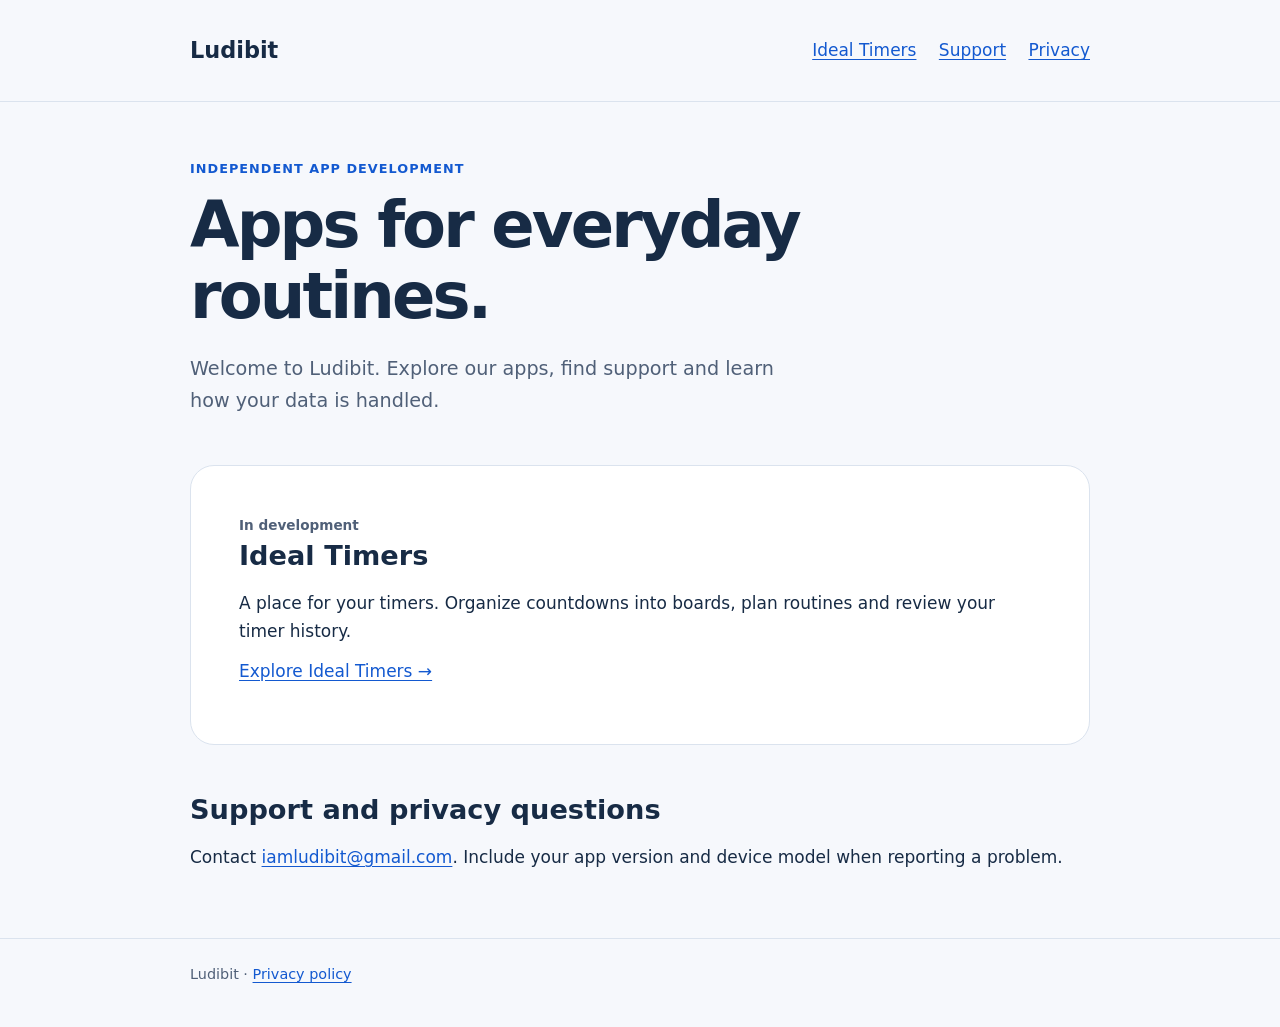
==== index.html @ 1cfe207f "feat(web): add styled Ideal Timers privacy policy" ====
<!doctype html>
<html lang="en">
<head>
  <meta charset="utf-8">
  <meta name="viewport" content="width=device-width,initial-scale=1">
  <meta name="description" content="Ludibit develops apps for everyday routines. Explore Ideal Timers and find support and privacy information.">
  <title>Ludibit — Apps for everyday routines</title>
  <link rel="stylesheet" href="styles.css">
</head>
<body>
  <header><nav class="wrap" aria-label="Main navigation">
    <a class="brand" href="./" aria-current="page">Ludibit</a>
    <div class="links"><a href="ideal_timers/">Ideal Timers</a><a href="#support">Support</a><a href="ideal_timers/privacy-policy/">Privacy</a></div>
  </nav></header>
  <main class="wrap">
    <div class="eyebrow">Independent app development</div>
    <h1>Apps for everyday routines.</h1>
    <p class="intro">Welcome to Ludibit. Explore our apps, find support and learn how your data is handled.</p>
    <article id="ideal-timers" aria-labelledby="app-title">
      <div class="status">In development</div>
      <h2 id="app-title">Ideal Timers</h2>
      <p>A place for your timers. Organize countdowns into boards, plan routines and review your timer history.</p>
      <p><a href="ideal_timers/">Explore Ideal Timers →</a></p>
    </article>
    <section id="support" aria-labelledby="support-title">
      <h2 id="support-title">Support and privacy questions</h2>
      <p>Contact <a href="mailto:iamludibit@gmail.com">iamludibit@gmail.com</a>. Include your app version and device model when reporting a problem.</p>
    </section>
  </main>
  <footer><div class="wrap">Ludibit · <a href="ideal_timers/privacy-policy/">Privacy policy</a></div></footer>
</body>
</html>
---- styles.css ----
:root { color-scheme: light dark; --bg:#f6f8fc; --card:#fff; --ink:#172b45; --muted:#506078; --line:#dbe3ee; --accent:#1359d0; }
* { box-sizing:border-box; }
body { margin:0; background:var(--bg); color:var(--ink); font:17px/1.65 system-ui,sans-serif; }
a { color:var(--accent); text-underline-offset:.2em; }
a:focus-visible { outline:3px solid var(--accent); outline-offset:5px; }
.wrap { width:min(100% - 2.5rem,900px); margin:auto; }
header { padding:2rem 0; border-bottom:1px solid var(--line); }
nav { display:flex; align-items:center; justify-content:space-between; gap:1rem; flex-wrap:wrap; }
.brand { color:var(--ink); font-weight:800; text-decoration:none; font-size:1.4rem; }
.links { display:flex; flex-wrap:wrap; gap:1.4rem; }
main { padding:3.5rem 0; }
.eyebrow { color:var(--accent); font-weight:700; letter-spacing:.08em; text-transform:uppercase; font-size:.8rem; }
h1 { font-size:clamp(2.4rem,7vw,4rem); line-height:1.1; letter-spacing:-.045em; margin:.7rem 0 1.4rem; }
.intro { font-size:1.2rem; max-width:600px; color:var(--muted); }
article { background:var(--card); border:1px solid var(--line); border-radius:1.5rem; padding:clamp(1.4rem,5vw,3rem); margin:3rem 0; }
h2 { margin:.2rem 0 1rem; font-size:1.7rem; line-height:1.25; }
.status { font-size:.85rem; font-weight:600; color:var(--muted); }
.features { display:grid; grid-template-columns:repeat(auto-fit,minmax(min(100%,230px),1fr)); gap:1.5rem; padding:1rem 0; }
h3 { margin:0 0 .35rem; font-size:1rem; }
p { margin:.7rem 0; }
.features p, .note { color:var(--muted); }
footer { padding:1.5rem 0 2.5rem; border-top:1px solid var(--line); font-size:.9rem; color:var(--muted); }
.policy-width { max-width:760px; }
.policy { overflow-wrap:anywhere; }
.policy h1 { font-size:clamp(2rem,7vw,3rem); }
.policy h2 { margin-top:2.2em; font-size:1.4rem; }
.policy h3 { margin-top:1.8em; }
.policy li { margin:.5em 0; }
.policy ul { padding-left:1.4em; }
.policy h2, .policy h3 { scroll-margin-top:24px; }
@media print {
  body { background:white; color:black; }
  header, footer { display:none; }
  .policy { width:100%; max-width:none; padding:0; }
  .policy a { color:inherit; }
  .policy h2, .policy h3 { break-after:avoid; }
}
@media(prefers-color-scheme:dark) { :root { --bg:#0e1727; --card:#152238; --ink:#edf2fc; --muted:#b6c5dc; --line:#30435f; --accent:#9bbfff; } }
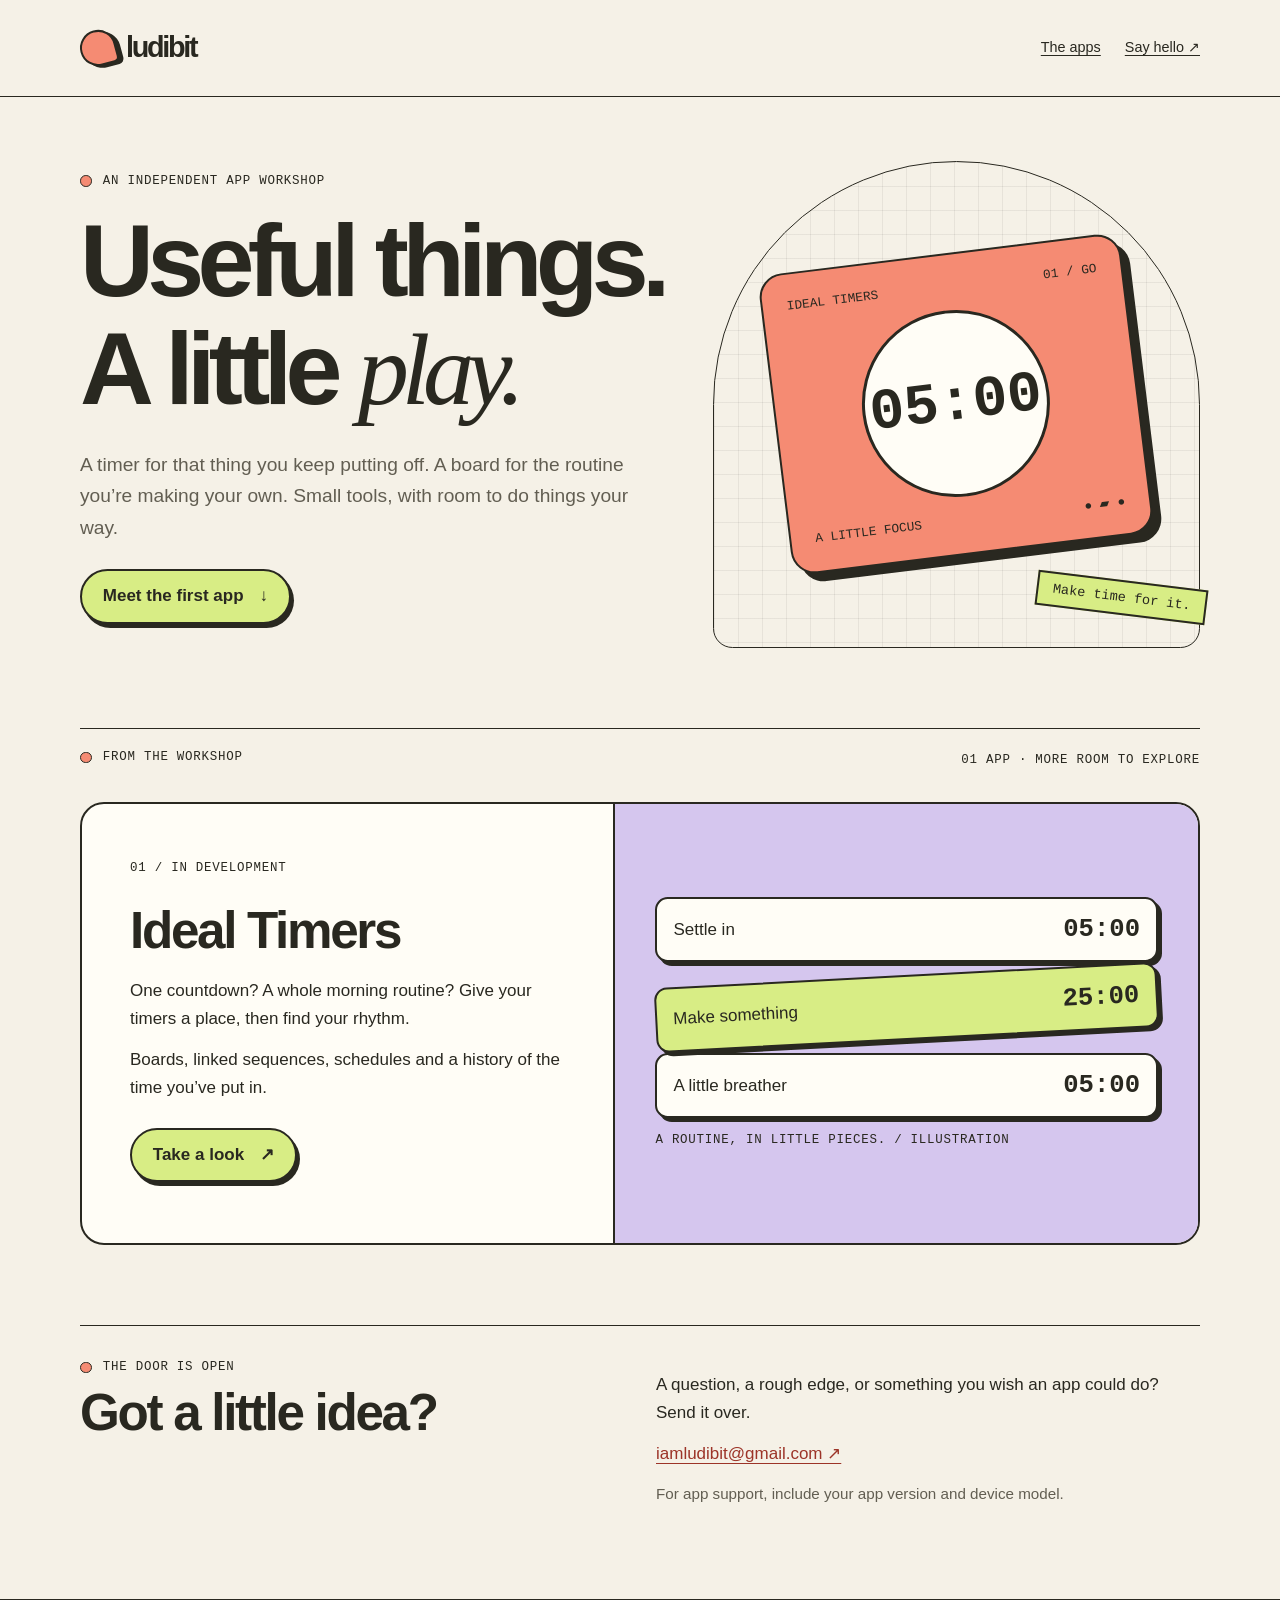
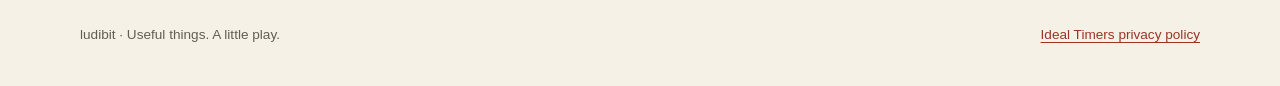
==== commit cf6a0199: "feat(web): give Ludibit a playful workshop identity" ====
--- a/index.html
+++ b/index.html
@@ -3,30 +3,40 @@
 <head>
   <meta charset="utf-8">
   <meta name="viewport" content="width=device-width,initial-scale=1">
-  <meta name="description" content="Ludibit develops apps for everyday routines. Explore Ideal Timers and find support and privacy information.">
-  <title>Ludibit — Apps for everyday routines</title>
+  <meta name="description" content="Ludibit is an independent app workshop. Explore Ideal Timers, a home for your countdowns and routines.">
+  <title>Ludibit — A little room to play</title>
   <link rel="stylesheet" href="styles.css">
 </head>
 <body>
   <header><nav class="wrap" aria-label="Main navigation">
-    <a class="brand" href="./" aria-current="page">Ludibit</a>
-    <div class="links"><a href="ideal_timers/">Ideal Timers</a><a href="#support">Support</a><a href="ideal_timers/privacy-policy/">Privacy</a></div>
+    <a class="brand" href="./" aria-current="page">ludibit</a>
+    <div class="links"><a href="#apps">The apps</a><a href="#support">Say hello ↗</a></div>
   </nav></header>
   <main class="wrap">
-    <div class="eyebrow">Independent app development</div>
-    <h1>Apps for everyday routines.</h1>
-    <p class="intro">Welcome to Ludibit. Explore our apps, find support and learn how your data is handled.</p>
-    <article id="ideal-timers" aria-labelledby="app-title">
-      <div class="status">In development</div>
-      <h2 id="app-title">Ideal Timers</h2>
-      <p>A place for your timers. Organize countdowns into boards, plan routines and review your timer history.</p>
-      <p><a href="ideal_timers/">Explore Ideal Timers →</a></p>
+    <section class="hero" aria-labelledby="intro-title">
+      <div>
+        <div class="eyebrow">An independent app workshop</div>
+        <h1 id="intro-title">Useful things.<br>A little <em>play.</em></h1>
+        <p class="intro">A timer for that thing you keep putting off. A board for the routine you’re making your own. Small tools, with room to do things your way.</p>
+        <a class="button" href="#apps">Meet the first app <span aria-hidden="true">↓</span></a>
+      </div>
+      <div class="workshop" aria-hidden="true">
+        <div class="instrument"><div class="instrument-label"><span>IDEAL TIMERS</span><span>01 / GO</span></div><div class="instrument-face">05:00</div><div class="instrument-label"><span>A LITTLE FOCUS</span><span>● ▰ ●</span></div></div>
+        <span class="sticker">Make time for it.</span>
+      </div>
+    </section>
+    <div class="section-head" id="apps"><span class="eyebrow">From the workshop</span><span class="caption">01 app · More room to explore</span></div>
+    <article class="app-feature" aria-labelledby="app-title">
+      <div class="app-copy"><span class="status">01 / In development</span><h2 id="app-title">Ideal Timers</h2><p>One countdown? A whole morning routine? Give your timers a place, then find your rhythm.</p><p>Boards, linked sequences, schedules and a history of the time you’ve put in.</p><a class="button" href="ideal_timers/">Take a look <span aria-hidden="true">↗</span></a></div>
+      <div class="app-art" aria-label="Illustrative timer board">
+        <div class="mini-timer"><span>Settle in</span><strong>05:00</strong></div>
+        <div class="mini-timer"><span>Make something</span><strong>25:00</strong></div>
+        <div class="mini-timer"><span>A little breather</span><strong>05:00</strong></div>
+        <span class="caption">A routine, in little pieces. / Illustration</span>
+      </div>
     </article>
-    <section id="support" aria-labelledby="support-title">
-      <h2 id="support-title">Support and privacy questions</h2>
-      <p>Contact <a href="mailto:iamludibit@gmail.com">iamludibit@gmail.com</a>. Include your app version and device model when reporting a problem.</p>
-    </section>
+    <section class="contact" id="support" aria-labelledby="contact-title"><div><div class="eyebrow">The door is open</div><h2 id="contact-title">Got a little idea?</h2></div><div><p>A question, a rough edge, or something you wish an app could do? Send it over.</p><p><a href="mailto:iamludibit@gmail.com">iamludibit@gmail.com ↗</a></p><p class="note">For app support, include your app version and device model.</p></div></section>
   </main>
-  <footer><div class="wrap">Ludibit · <a href="ideal_timers/privacy-policy/">Privacy policy</a></div></footer>
+  <footer><div class="wrap footer-row"><span>ludibit · Useful things. A little play.</span><a href="ideal_timers/privacy-policy/">Ideal Timers privacy policy</a></div></footer>
 </body>
 </html>
--- a/styles.css
+++ b/styles.css
@@ -1,38 +1,97 @@
-:root { color-scheme: light dark; --bg:#f6f8fc; --card:#fff; --ink:#172b45; --muted:#506078; --line:#dbe3ee; --accent:#1359d0; }
+/* Ludibit: paper, ink and little useful instruments. Shared by every page. */
+:root { color-scheme:light dark; --bg:#f5f1e7; --card:#fffdf6; --ink:#292820; --muted:#625e52; --line:#292820; --accent:#9c3428; --coral:#f58b73; --lime:#d8ed85; --lavender:#d5c6ee; --grid:#29282012; }
 * { box-sizing:border-box; }
-body { margin:0; background:var(--bg); color:var(--ink); font:17px/1.65 system-ui,sans-serif; }
-a { color:var(--accent); text-underline-offset:.2em; }
-a:focus-visible { outline:3px solid var(--accent); outline-offset:5px; }
-.wrap { width:min(100% - 2.5rem,900px); margin:auto; }
-header { padding:2rem 0; border-bottom:1px solid var(--line); }
+[hidden] { display:none !important; }
+body { margin:0; background:var(--bg); color:var(--ink); font:17px/1.65 'Trebuchet MS',sans-serif; }
+a { color:var(--accent); text-underline-offset:.22em; }
+a:hover { text-decoration-thickness:2px; }
+a:focus-visible, button:focus-visible { outline:3px solid var(--accent); outline-offset:5px; }
+button, input { font:inherit; }
+button { cursor:pointer; }
+.wrap { width:min(100% - 3rem,1120px); margin-inline:auto; }
+header { padding:1.5rem 0; border-bottom:1px solid var(--line); }
 nav { display:flex; align-items:center; justify-content:space-between; gap:1rem; flex-wrap:wrap; }
-.brand { color:var(--ink); font-weight:800; text-decoration:none; font-size:1.4rem; }
-.links { display:flex; flex-wrap:wrap; gap:1.4rem; }
-main { padding:3.5rem 0; }
-.eyebrow { color:var(--accent); font-weight:700; letter-spacing:.08em; text-transform:uppercase; font-size:.8rem; }
-h1 { font-size:clamp(2.4rem,7vw,4rem); line-height:1.1; letter-spacing:-.045em; margin:.7rem 0 1.4rem; }
-.intro { font-size:1.2rem; max-width:600px; color:var(--muted); }
-article { background:var(--card); border:1px solid var(--line); border-radius:1.5rem; padding:clamp(1.4rem,5vw,3rem); margin:3rem 0; }
-h2 { margin:.2rem 0 1rem; font-size:1.7rem; line-height:1.25; }
-.status { font-size:.85rem; font-weight:600; color:var(--muted); }
-.features { display:grid; grid-template-columns:repeat(auto-fit,minmax(min(100%,230px),1fr)); gap:1.5rem; padding:1rem 0; }
-h3 { margin:0 0 .35rem; font-size:1rem; }
-p { margin:.7rem 0; }
-.features p, .note { color:var(--muted); }
-footer { padding:1.5rem 0 2.5rem; border-top:1px solid var(--line); font-size:.9rem; color:var(--muted); }
+.brand { display:inline-flex; align-items:center; gap:.65rem; color:var(--ink); font-weight:900; text-decoration:none; font-size:1.8rem; letter-spacing:-.08em; }
+.brand::before { content:''; width:1.1em; height:1.1em; display:block; background:var(--coral); border:2px solid var(--ink); border-radius:50% 50% 15% 50%; box-shadow:4px 3px 0 var(--ink); transform:rotate(-15deg); }
+.links { display:flex; flex-wrap:wrap; gap:.6rem 1.5rem; font-size:.9rem; }
+.links a { color:var(--ink); }
+.links [aria-current=page] { text-decoration-thickness:3px; }
+main { padding:4rem 0; }
+h1,h2,h3 { line-height:1.06; }
+h1 { font-size:clamp(3rem,8vw,6.5rem); font-weight:900; letter-spacing:-.065em; margin:1rem 0 1.5rem; }
+h2 { font-size:clamp(2rem,4vw,3.2rem); letter-spacing:-.045em; margin:.6rem 0 1.2rem; }
+h3 { font-size:1.25rem; letter-spacing:-.025em; margin:.5rem 0; }
+p { margin:.8rem 0; }
+.eyebrow,.status,.index,.caption { font: .78rem/1.5 'Courier New',monospace; letter-spacing:.06em; text-transform:uppercase; }
+.eyebrow { display:flex; align-items:center; gap:.7rem; }
+.eyebrow::before { content:''; width:.6rem; height:.6rem; background:var(--coral); border:1px solid var(--ink); border-radius:50%; }
+.intro { font-size:1.2rem; max-width:36rem; color:var(--muted); }
+.hero { display:grid; grid-template-columns:1.2fr 1fr; align-items:center; gap:3rem; padding-bottom:5rem; }
+.hero h1 em { font-family:Georgia,serif; font-weight:400; letter-spacing:-.07em; }
+.button { display:inline-flex; align-items:center; justify-content:center; gap:1rem; border:2px solid var(--ink); border-radius:99px; padding:.7rem 1.3rem; background:var(--lime); color:var(--ink); font-weight:700; text-decoration:none; box-shadow:3px 4px 0 var(--ink); margin:.8rem .3rem .8rem 0; }
+.button:hover { transform:translateY(-2px); }
+.workshop { position:relative; aspect-ratio:1; display:grid; place-items:center; background-image:linear-gradient(var(--grid) 1px,transparent 1px),linear-gradient(90deg,var(--grid) 1px,transparent 1px); background-size:24px 24px; border:1px solid var(--line); border-radius:50% 50% 4% 4%; }
+.workshop .instrument { width:75%; background:var(--coral); border:2px solid var(--ink); border-radius:1.5rem; padding:1.5rem; box-shadow:8px 9px 0 var(--ink); transform:rotate(-7deg); }
+.instrument-face { width:60%; margin:1rem auto; aspect-ratio:1; border:3px solid var(--ink); border-radius:50%; display:grid; place-items:center; font:bold clamp(2rem,5vw,3.6rem)/1 'Courier New',monospace; background:var(--card); }
+.instrument-label { display:flex; justify-content:space-between; font: .8rem 'Courier New',monospace; }
+.sticker { position:absolute; bottom:2rem; right:-.5rem; padding:.5rem .9rem; border:2px solid var(--ink); background:var(--lime); transform:rotate(7deg); font: .85rem 'Courier New',monospace; }
+.section-head { display:flex; align-items:baseline; justify-content:space-between; flex-wrap:wrap; gap:1rem; border-top:1px solid var(--line); padding-top:1.2rem; }
+.app-feature { display:grid; grid-template-columns:1fr 1.1fr; margin:2rem 0 5rem; border:2px solid var(--ink); border-radius:1.5rem; background:var(--card); overflow:hidden; }
+.app-copy { padding:clamp(1.5rem,4vw,3rem); }
+.app-copy h2 { margin-top:1.5rem; }
+.app-art { display:grid; align-content:center; gap:.8rem; background:var(--lavender); padding:2.5rem; border-left:2px solid var(--ink); color:#292820; }
+.mini-timer { display:flex; justify-content:space-between; gap:1rem; align-items:center; padding:1rem; border:2px solid #292820; border-radius:.8rem; background:#fffdf6; box-shadow:4px 4px 0 #292820; }
+.mini-timer:nth-child(2) { transform:rotate(-3deg); background:#d8ed85; }
+.mini-timer strong { font:bold 1.6rem 'Courier New',monospace; }
+.contact { display:grid; grid-template-columns:1fr 1fr; gap:2rem; padding:2rem 0 1rem; border-top:1px solid var(--line); }
+.contact a { overflow-wrap:anywhere; }
+footer { padding:1.5rem 0 2.5rem; border-top:1px solid var(--line); font-size:.85rem; color:var(--muted); }
+.footer-row { display:flex; flex-wrap:wrap; justify-content:space-between; gap:.5rem 2rem; }
+.note { color:var(--muted); font-size:.95rem; }
+.demo { background:var(--lavender); color:#292820; border:2px solid var(--ink); border-radius:1.5rem; padding:clamp(1.2rem,3vw,2rem); box-shadow:7px 8px 0 var(--ink); }
+.demo-top { display:flex; justify-content:space-between; gap:1rem; align-items:center; margin-bottom:1.5rem; }
+.demo-title { font-weight:800; }
+.timer { background:#fffdf6; border:2px solid #292820; border-radius:1rem; padding:1rem; margin:.8rem 0; }
+.timer[data-running=true] { background:#d8ed85; }
+.timer-heading { display:flex; justify-content:space-between; flex-wrap:wrap; gap:.25rem 1rem; align-items:center; }
+.timer output { display:block; font:bold clamp(2.5rem,6vw,4rem)/1.2 'Courier New',monospace; letter-spacing:-.06em; margin:.6rem 0; font-variant-numeric:tabular-nums; }
+.timer-controls { display:flex; flex-wrap:wrap; gap:.5rem; }
+.timer button { min-height:44px; background:#fffdf6; color:#292820; border:1.5px solid #292820; border-radius:99px; padding:.3rem .8rem; font-size:.85rem; }
+.timer button[data-action=toggle] { background:#292820; color:#fffdf6; }
+.demo .caption { font-size:.68rem; }
+.demo-status { min-height:1.5em; font-size:.85rem; }
+.features { display:grid; grid-template-columns:repeat(3,minmax(0,1fr)); gap:2rem; margin:2rem 0 4rem; }
+.features section { border-top:3px solid var(--ink); padding-top:1rem; }
+.features .index { display:inline-block; background:var(--lime); color:#292820; border:1px solid var(--ink); padding:.15rem .5rem; border-radius:99px; }
+.availability { border:2px dashed var(--ink); border-radius:1rem; padding:1.5rem; margin:2rem 0 4rem; }
 .policy-width { max-width:760px; }
 .policy { overflow-wrap:anywhere; }
-.policy h1 { font-size:clamp(2rem,7vw,3rem); }
-.policy h2 { margin-top:2.2em; font-size:1.4rem; }
+.policy h1 { font-size:clamp(2.4rem,7vw,3.8rem); }
+.policy h2 { margin-top:2.2em; font-size:1.45rem; letter-spacing:-.025em; line-height:1.25; }
 .policy h3 { margin-top:1.8em; }
 .policy li { margin:.5em 0; }
 .policy ul { padding-left:1.4em; }
-.policy h2, .policy h3 { scroll-margin-top:24px; }
+.policy h2,.policy h3 { scroll-margin-top:24px; }
+@media(max-width:760px) {
+ .hero { grid-template-columns:1fr; gap:2.5rem; padding-bottom:3.5rem; }
+ .workshop { width:min(100%,400px); justify-self:center; }
+ .app-feature,.contact { grid-template-columns:1fr; }
+ .app-art { border-left:0; border-top:2px solid var(--ink); padding:1.5rem; }
+ .features { grid-template-columns:1fr; gap:1rem; }
+ main { padding:2.5rem 0; }
+ .demo { box-shadow:4px 5px 0 var(--ink); }
+}
+@media(prefers-color-scheme:dark) {
+ :root { --bg:#252620; --card:#303129; --ink:#f5f1e7; --muted:#c9c6b8; --line:#8e9180; --accent:#ffa38e; --grid:#f5f1e714; }
+ .workshop .instrument { color:#292820; border-color:#292820; box-shadow:8px 9px 0 #11140f; }
+ .instrument-face { background:#fffdf6; border-color:#292820; }
+ .button,.sticker { color:#292820; }
+}
+@media(prefers-reduced-motion:no-preference) { .button { transition:transform .15s; } }
 @media print {
-  body { background:white; color:black; }
-  header, footer { display:none; }
-  .policy { width:100%; max-width:none; padding:0; }
-  .policy a { color:inherit; }
-  .policy h2, .policy h3 { break-after:avoid; }
+ body { background:white; color:black; }
+ header,footer { display:none; }
+ .policy { width:100%; max-width:none; padding:0; }
+ .policy a { color:inherit; }
+ .policy h2,.policy h3 { break-after:avoid; }
 }
-@media(prefers-color-scheme:dark) { :root { --bg:#0e1727; --card:#152238; --ink:#edf2fc; --muted:#b6c5dc; --line:#30435f; --accent:#9bbfff; } }
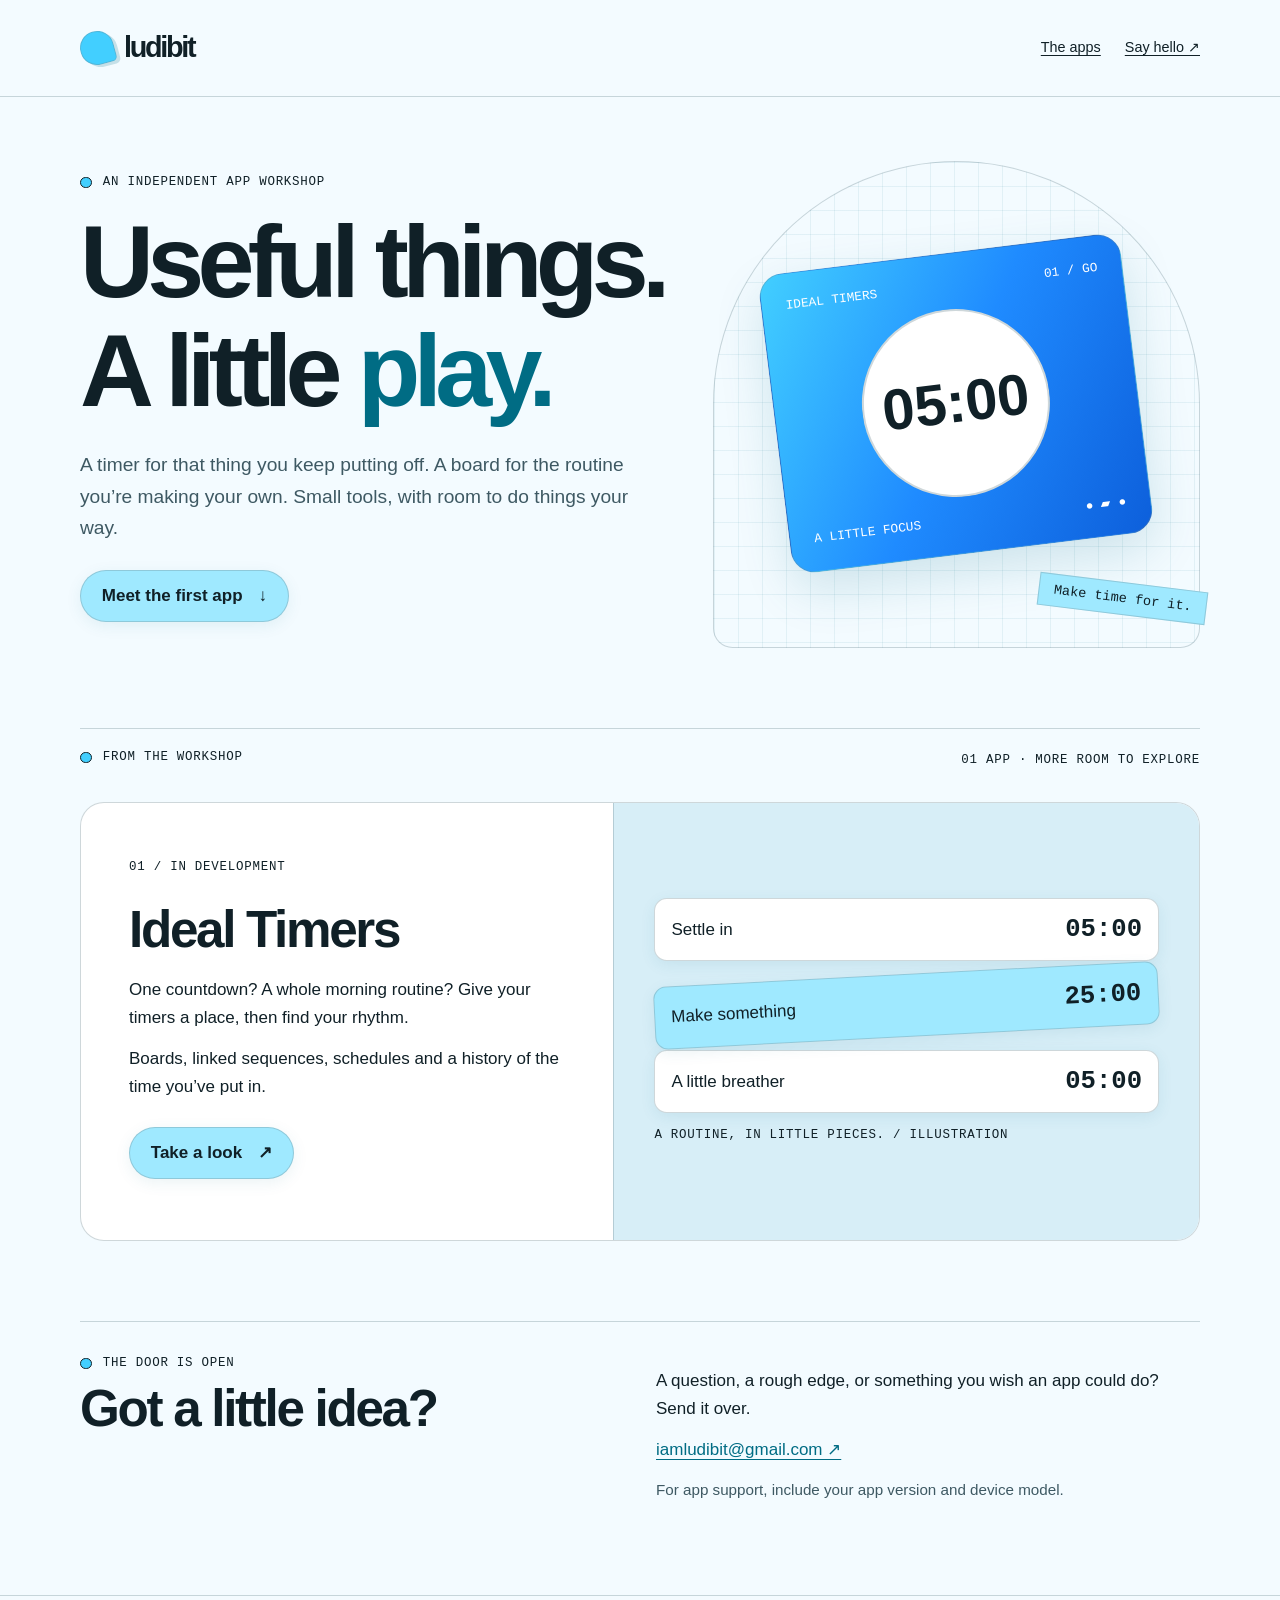
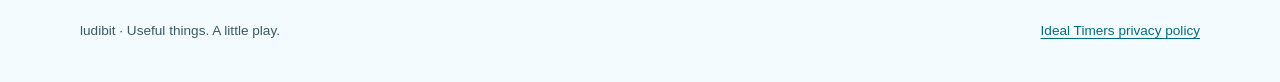
==== commit 6ad7ff8f: "fix(web): handle cached timer markup and version assets" ====
--- a/index.html
+++ b/index.html
@@ -5,7 +5,7 @@
   <meta name="viewport" content="width=device-width,initial-scale=1">
   <meta name="description" content="Ludibit is an independent app workshop. Explore Ideal Timers, a home for your countdowns and routines.">
   <title>Ludibit — A little room to play</title>
-  <link rel="stylesheet" href="styles.css">
+  <link rel="stylesheet" href="styles.css?v=1a2c552a1929">
 </head>
 <body>
   <header><nav class="wrap" aria-label="Main navigation">
--- a/styles.css
+++ b/styles.css
@@ -1,8 +1,8 @@
-/* Ludibit: paper, ink and little useful instruments. Shared by every page. */
-:root { color-scheme:light dark; --bg:#f5f1e7; --card:#fffdf6; --ink:#292820; --muted:#625e52; --line:#292820; --accent:#9c3428; --coral:#f58b73; --lime:#d8ed85; --lavender:#d5c6ee; --grid:#29282012; }
+/* Shared website palette from lib/theme/flavors/flavor_one_theme.dart. */
+:root { color-scheme:light dark; --bg:#f3fbff; --card:#ffffff; --ink:#102027; --muted:#3e5963; --line:#6c879155; --accent:#006c84; --highlight:#42cfff; --button:#9fe9ff; --panel:#d7eef7; --counter:#d0e4ff; --counter-ink:#001c36; --grid:#006c8412; }
 * { box-sizing:border-box; }
 [hidden] { display:none !important; }
-body { margin:0; background:var(--bg); color:var(--ink); font:17px/1.65 'Trebuchet MS',sans-serif; }
+body { margin:0; background:var(--bg); color:var(--ink); font:17px/1.65 Roboto,Arial,sans-serif; }
 a { color:var(--accent); text-underline-offset:.22em; }
 a:hover { text-decoration-thickness:2px; }
 a:focus-visible, button:focus-visible { outline:3px solid var(--accent); outline-offset:5px; }
@@ -12,7 +12,7 @@
 header { padding:1.5rem 0; border-bottom:1px solid var(--line); }
 nav { display:flex; align-items:center; justify-content:space-between; gap:1rem; flex-wrap:wrap; }
 .brand { display:inline-flex; align-items:center; gap:.65rem; color:var(--ink); font-weight:900; text-decoration:none; font-size:1.8rem; letter-spacing:-.08em; }
-.brand::before { content:''; width:1.1em; height:1.1em; display:block; background:var(--coral); border:2px solid var(--ink); border-radius:50% 50% 15% 50%; box-shadow:4px 3px 0 var(--ink); transform:rotate(-15deg); }
+.brand::before { content:''; width:1.1em; height:1.1em; display:block; background:var(--highlight); border:1px solid var(--line); border-radius:50% 50% 15% 50%; box-shadow:3px 3px 0 #006c8430; transform:rotate(-15deg); }
 .links { display:flex; flex-wrap:wrap; gap:.6rem 1.5rem; font-size:.9rem; }
 .links a { color:var(--ink); }
 .links [aria-current=page] { text-decoration-thickness:3px; }
@@ -24,45 +24,66 @@
 p { margin:.8rem 0; }
 .eyebrow,.status,.index,.caption { font: .78rem/1.5 'Courier New',monospace; letter-spacing:.06em; text-transform:uppercase; }
 .eyebrow { display:flex; align-items:center; gap:.7rem; }
-.eyebrow::before { content:''; width:.6rem; height:.6rem; background:var(--coral); border:1px solid var(--ink); border-radius:50%; }
+.eyebrow::before { content:''; width:.6rem; height:.6rem; background:var(--highlight); border:1px solid var(--ink); border-radius:50%; }
 .intro { font-size:1.2rem; max-width:36rem; color:var(--muted); }
 .hero { display:grid; grid-template-columns:1.2fr 1fr; align-items:center; gap:3rem; padding-bottom:5rem; }
-.hero h1 em { font-family:Georgia,serif; font-weight:400; letter-spacing:-.07em; }
-.button { display:inline-flex; align-items:center; justify-content:center; gap:1rem; border:2px solid var(--ink); border-radius:99px; padding:.7rem 1.3rem; background:var(--lime); color:var(--ink); font-weight:700; text-decoration:none; box-shadow:3px 4px 0 var(--ink); margin:.8rem .3rem .8rem 0; }
+.hero h1 em { font-style:normal; color:var(--accent); font-weight:700; letter-spacing:-.065em; }
+.button { display:inline-flex; align-items:center; justify-content:center; gap:1rem; border:1px solid var(--line); border-radius:99px; padding:.7rem 1.3rem; background:var(--button); color:var(--ink); font-weight:700; text-decoration:none; box-shadow:0 4px 16px #006c8415; margin:.8rem .3rem .8rem 0; }
 .button:hover { transform:translateY(-2px); }
 .workshop { position:relative; aspect-ratio:1; display:grid; place-items:center; background-image:linear-gradient(var(--grid) 1px,transparent 1px),linear-gradient(90deg,var(--grid) 1px,transparent 1px); background-size:24px 24px; border:1px solid var(--line); border-radius:50% 50% 4% 4%; }
-.workshop .instrument { width:75%; background:var(--coral); border:2px solid var(--ink); border-radius:1.5rem; padding:1.5rem; box-shadow:8px 9px 0 var(--ink); transform:rotate(-7deg); }
-.instrument-face { width:60%; margin:1rem auto; aspect-ratio:1; border:3px solid var(--ink); border-radius:50%; display:grid; place-items:center; font:bold clamp(2rem,5vw,3.6rem)/1 'Courier New',monospace; background:var(--card); }
+.workshop .instrument { width:75%; background:linear-gradient(120deg,#42cfff,#1f8bff,#0d5fdb); color:white; border:1px solid var(--line); border-radius:1.5rem; padding:1.5rem; box-shadow:0 18px 50px #006c8429; transform:rotate(-7deg); }
+.instrument-face { width:60%; margin:1rem auto; aspect-ratio:1; border:2px solid var(--line); border-radius:50%; display:grid; place-items:center; font:bold clamp(2rem,5vw,3.6rem)/1 Roboto,Arial,sans-serif; background:var(--card); color:var(--ink); }
 .instrument-label { display:flex; justify-content:space-between; font: .8rem 'Courier New',monospace; }
-.sticker { position:absolute; bottom:2rem; right:-.5rem; padding:.5rem .9rem; border:2px solid var(--ink); background:var(--lime); transform:rotate(7deg); font: .85rem 'Courier New',monospace; }
+.sticker { position:absolute; bottom:2rem; right:-.5rem; padding:.5rem .9rem; border:1px solid var(--line); background:var(--button); transform:rotate(7deg); font: .85rem 'Courier New',monospace; }
 .section-head { display:flex; align-items:baseline; justify-content:space-between; flex-wrap:wrap; gap:1rem; border-top:1px solid var(--line); padding-top:1.2rem; }
-.app-feature { display:grid; grid-template-columns:1fr 1.1fr; margin:2rem 0 5rem; border:2px solid var(--ink); border-radius:1.5rem; background:var(--card); overflow:hidden; }
+.app-feature { display:grid; grid-template-columns:1fr 1.1fr; margin:2rem 0 5rem; border:1px solid var(--line); border-radius:1.5rem; background:var(--card); overflow:hidden; }
 .app-copy { padding:clamp(1.5rem,4vw,3rem); }
 .app-copy h2 { margin-top:1.5rem; }
-.app-art { display:grid; align-content:center; gap:.8rem; background:var(--lavender); padding:2.5rem; border-left:2px solid var(--ink); color:#292820; }
-.mini-timer { display:flex; justify-content:space-between; gap:1rem; align-items:center; padding:1rem; border:2px solid #292820; border-radius:.8rem; background:#fffdf6; box-shadow:4px 4px 0 #292820; }
-.mini-timer:nth-child(2) { transform:rotate(-3deg); background:#d8ed85; }
+.app-art { display:grid; align-content:center; gap:.8rem; background:var(--panel); padding:2.5rem; border-left:1px solid var(--line); color:var(--ink); }
+.mini-timer { display:flex; justify-content:space-between; gap:1rem; align-items:center; padding:1rem; border:1px solid var(--line); border-radius:.8rem; background:var(--card); box-shadow:0 4px 15px #006c8415; }
+.mini-timer:nth-child(2) { transform:rotate(-3deg); background:var(--button); }
 .mini-timer strong { font:bold 1.6rem 'Courier New',monospace; }
 .contact { display:grid; grid-template-columns:1fr 1fr; gap:2rem; padding:2rem 0 1rem; border-top:1px solid var(--line); }
 .contact a { overflow-wrap:anywhere; }
 footer { padding:1.5rem 0 2.5rem; border-top:1px solid var(--line); font-size:.85rem; color:var(--muted); }
 .footer-row { display:flex; flex-wrap:wrap; justify-content:space-between; gap:.5rem 2rem; }
 .note { color:var(--muted); font-size:.95rem; }
-.demo { background:var(--lavender); color:#292820; border:2px solid var(--ink); border-radius:1.5rem; padding:clamp(1.2rem,3vw,2rem); box-shadow:7px 8px 0 var(--ink); }
-.demo-top { display:flex; justify-content:space-between; gap:1rem; align-items:center; margin-bottom:1.5rem; }
-.demo-title { font-weight:800; }
-.timer { background:#fffdf6; border:2px solid #292820; border-radius:1rem; padding:1rem; margin:.8rem 0; }
-.timer[data-running=true] { background:#d8ed85; }
-.timer-heading { display:flex; justify-content:space-between; flex-wrap:wrap; gap:.25rem 1rem; align-items:center; }
-.timer output { display:block; font:bold clamp(2.5rem,6vw,4rem)/1.2 'Courier New',monospace; letter-spacing:-.06em; margin:.6rem 0; font-variant-numeric:tabular-nums; }
-.timer-controls { display:flex; flex-wrap:wrap; gap:.5rem; }
-.timer button { min-height:44px; background:#fffdf6; color:#292820; border:1.5px solid #292820; border-radius:99px; padding:.3rem .8rem; font-size:.85rem; }
-.timer button[data-action=toggle] { background:#292820; color:#fffdf6; }
-.demo .caption { font-size:.68rem; }
-.demo-status { min-height:1.5em; font-size:.85rem; }
+/* The app tile: title and counter above a 68px liquid progress bar. */
+.app-hero { grid-template-columns:1fr; gap:2rem; }
+.app-hero h1 { font-size:clamp(3rem,7vw,5.5rem); }
+.app-hero h1 br { display:none; }
+.app-hero .intro { max-width:46rem; }
+.demo { min-width:0; background:var(--bg); border:1px solid var(--line); border-radius:20px; padding:clamp(.8rem,2.5vw,1.8rem); }
+.demo-top { display:flex; justify-content:space-between; flex-wrap:wrap; gap:1rem; align-items:center; padding-bottom:1rem; border-bottom:1px solid var(--line); }
+.demo-title { font-weight:700; }
+.timer-list { margin:1.5rem 0; }
+.timer { margin:1.2rem 0; }
+.timer-heading { display:flex; justify-content:space-between; align-items:end; gap:1rem; padding:0 4px; }
+.timer-heading strong { font-size:1rem; }
+.timer-end { display:block; min-height:1.3rem; font-size:.8rem; }
+.timer-counter { display:grid; place-items:center; align-self:end; min-width:44px; height:32px; padding:0 .7rem; border-radius:8px; color:var(--counter-ink); background:var(--counter); font-weight:700; border:1px solid var(--line); }
+.timer-track { position:relative; height:68px; border-radius:12px; overflow:hidden; background:linear-gradient(135deg,#08212c,#103749); }
+.liquid-fill { position:absolute; inset:0 auto 0 0; width:var(--progress,100%); background:linear-gradient(90deg,#42cfff,#1f8bff,#0d5fdb); opacity:.72; pointer-events:none; }
+.liquid-fill svg { display:block; width:100%; height:100%; }
+.timer-controls { position:relative; height:100%; display:grid; grid-template-columns:44px 1fr 52px; gap:4px; align-items:center; padding:0 8px; }
+.timer-adjust { display:flex; justify-content:center; align-items:center; min-width:0; }
+.timer output { font:700 clamp(1rem,2vw,1.25rem)/1 Roboto,Arial,sans-serif; color:white; font-variant-numeric:tabular-nums; white-space:nowrap; text-shadow:0 1px 10px #0006; }
+.timer[data-running=true] output { color:#b8f7ff; }
+.timer button { display:grid; place-items:center; width:44px; height:44px; background:none; border:0; border-radius:8px; padding:0; color:white; touch-action:manipulation; }
+.timer button:hover { background:#ffffff18; }
+.timer button:focus-visible { outline:2px solid white; outline-offset:-4px; }
+.timer svg.icon { width:32px; height:32px; fill:currentColor; }
+.timer .drag-handle { cursor:grab; touch-action:none; color:var(--handle-color,#001f29cc); }
+.timer .drag-handle:active { cursor:grabbing; }
+.timer .drag-handle svg { width:24px; height:24px; }
+.timer.is-dragging { outline:2px dashed var(--accent); outline-offset:5px; border-radius:8px; }
+.demo .caption { font-size:.72rem; }
+.demo-status { min-height:1.6em; font-size:.85rem; color:var(--muted); }
+.demo-help { font-size:.85rem; color:var(--muted); margin-bottom:0; }
+.demo button.board-reset { background:var(--button); color:var(--ink); border:1px solid var(--line); border-radius:20px; padding:.4rem 1rem; min-height:44px; font-size:.85rem; }
 .features { display:grid; grid-template-columns:repeat(3,minmax(0,1fr)); gap:2rem; margin:2rem 0 4rem; }
 .features section { border-top:3px solid var(--ink); padding-top:1rem; }
-.features .index { display:inline-block; background:var(--lime); color:#292820; border:1px solid var(--ink); padding:.15rem .5rem; border-radius:99px; }
+.features .index { display:inline-block; background:var(--button); color:var(--ink); border:1px solid var(--ink); padding:.15rem .5rem; border-radius:99px; }
 .availability { border:2px dashed var(--ink); border-radius:1rem; padding:1.5rem; margin:2rem 0 4rem; }
 .policy-width { max-width:760px; }
 .policy { overflow-wrap:anywhere; }
@@ -76,18 +97,19 @@
  .hero { grid-template-columns:1fr; gap:2.5rem; padding-bottom:3.5rem; }
  .workshop { width:min(100%,400px); justify-self:center; }
  .app-feature,.contact { grid-template-columns:1fr; }
- .app-art { border-left:0; border-top:2px solid var(--ink); padding:1.5rem; }
+ .app-art { border-left:0; border-top:1px solid var(--line); padding:1.5rem; }
  .features { grid-template-columns:1fr; gap:1rem; }
  main { padding:2.5rem 0; }
- .demo { box-shadow:4px 5px 0 var(--ink); }
+ .timer-controls { grid-template-columns:36px 1fr 40px; padding:0 2px; gap:0; }
+ .timer button { width:36px; }
+ .timer output { font-size:1rem; }
 }
 @media(prefers-color-scheme:dark) {
- :root { --bg:#252620; --card:#303129; --ink:#f5f1e7; --muted:#c9c6b8; --line:#8e9180; --accent:#ffa38e; --grid:#f5f1e714; }
- .workshop .instrument { color:#292820; border-color:#292820; box-shadow:8px 9px 0 #11140f; }
- .instrument-face { background:#fffdf6; border-color:#292820; }
- .button,.sticker { color:#292820; }
+ :root { --bg:#071e28; --card:#0d2b37; --ink:#e3f4fa; --muted:#b6cbd4; --line:#879ca54d; --accent:#6fd3f3; --highlight:#42cfff; --button:#004d61; --panel:#183743; --counter:#11476f; --counter-ink:#d0e4ff; --grid:#6fd3f312; }
+ .workshop .instrument { color:white; box-shadow:0 18px 50px #0004; }
+ .instrument-face { background:#08212c; color:#b8f7ff; border-color:#6fd3f355; }
 }
-@media(prefers-reduced-motion:no-preference) { .button { transition:transform .15s; } }
+@media(prefers-reduced-motion:no-preference) { .button { transition:transform .15s; } .liquid-fill { transition:width .28s ease-out; } }
 @media print {
  body { background:white; color:black; }
  header,footer { display:none; }
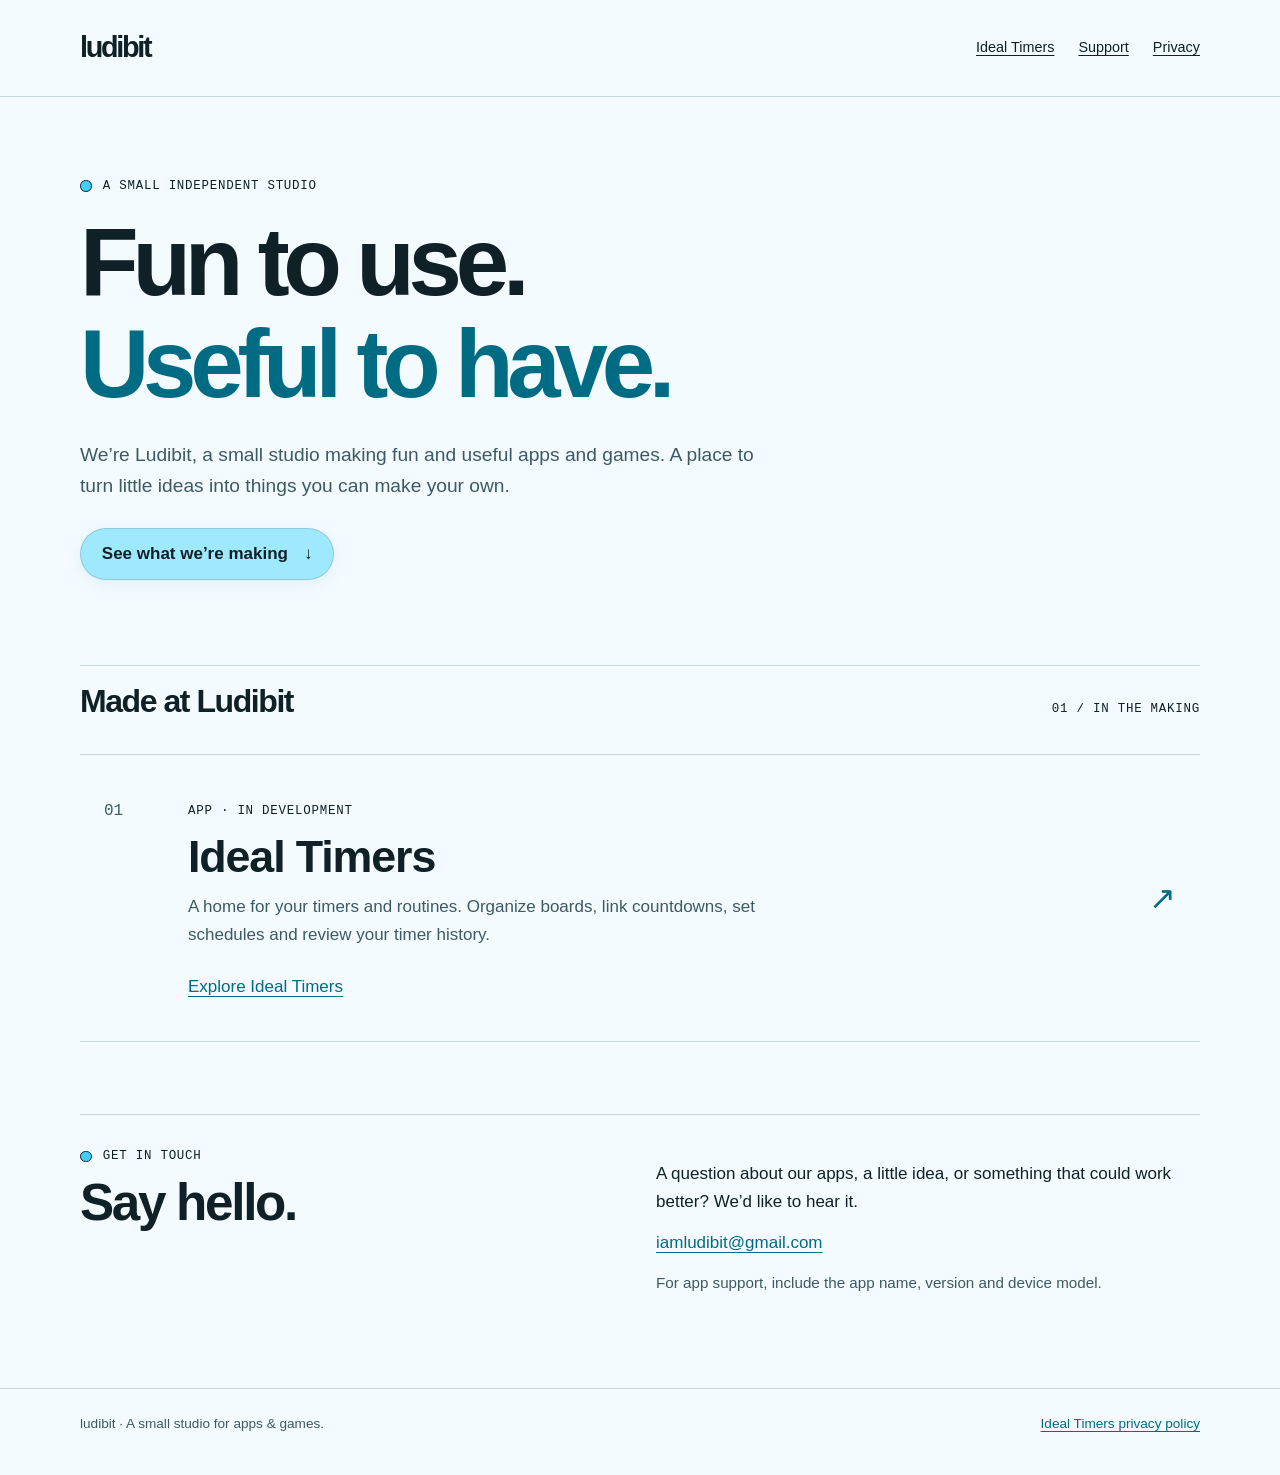
==== commit 07976b1e: "feat(web): introduce Ludibit studio and unify navigation" ====
--- a/index.html
+++ b/index.html
@@ -3,40 +3,34 @@
 <head>
   <meta charset="utf-8">
   <meta name="viewport" content="width=device-width,initial-scale=1">
-  <meta name="description" content="Ludibit is an independent app workshop. Explore Ideal Timers, a home for your countdowns and routines.">
-  <title>Ludibit — A little room to play</title>
-  <link rel="stylesheet" href="styles.css?v=1a2c552a1929">
+  <meta name="description" content="Ludibit is a small studio making fun and useful apps and games. Explore Ideal Timers, our first app in development.">
+  <title>Ludibit — Fun and useful apps &amp; games</title>
+  <link rel="stylesheet" href="styles.css?v=64da4d299724">
 </head>
 <body>
   <header><nav class="wrap" aria-label="Main navigation">
-    <a class="brand" href="./" aria-current="page">ludibit</a>
-    <div class="links"><a href="#apps">The apps</a><a href="#support">Say hello ↗</a></div>
+    <a class="brand" href="/" aria-current="page">ludibit</a>
+    <div class="links"><a href="/ideal_timers/">Ideal Timers</a><a href="/ideal_timers/#support">Support</a><a href="/ideal_timers/privacy-policy/">Privacy</a></div>
   </nav></header>
   <main class="wrap">
-    <section class="hero" aria-labelledby="intro-title">
-      <div>
-        <div class="eyebrow">An independent app workshop</div>
-        <h1 id="intro-title">Useful things.<br>A little <em>play.</em></h1>
-        <p class="intro">A timer for that thing you keep putting off. A board for the routine you’re making your own. Small tools, with room to do things your way.</p>
-        <a class="button" href="#apps">Meet the first app <span aria-hidden="true">↓</span></a>
-      </div>
-      <div class="workshop" aria-hidden="true">
-        <div class="instrument"><div class="instrument-label"><span>IDEAL TIMERS</span><span>01 / GO</span></div><div class="instrument-face">05:00</div><div class="instrument-label"><span>A LITTLE FOCUS</span><span>● ▰ ●</span></div></div>
-        <span class="sticker">Make time for it.</span>
-      </div>
+    <section class="studio-intro" aria-labelledby="intro-title">
+      <div class="eyebrow">A small independent studio</div>
+      <h1 id="intro-title">Fun to use.<br><em>Useful to have.</em></h1>
+      <p class="intro">We’re Ludibit, a small studio making fun and useful apps and games. A place to turn little ideas into things you can make your own.</p>
+      <a class="button" href="#projects">See what we’re making <span aria-hidden="true">↓</span></a>
     </section>
-    <div class="section-head" id="apps"><span class="eyebrow">From the workshop</span><span class="caption">01 app · More room to explore</span></div>
-    <article class="app-feature" aria-labelledby="app-title">
-      <div class="app-copy"><span class="status">01 / In development</span><h2 id="app-title">Ideal Timers</h2><p>One countdown? A whole morning routine? Give your timers a place, then find your rhythm.</p><p>Boards, linked sequences, schedules and a history of the time you’ve put in.</p><a class="button" href="ideal_timers/">Take a look <span aria-hidden="true">↗</span></a></div>
-      <div class="app-art" aria-label="Illustrative timer board">
-        <div class="mini-timer"><span>Settle in</span><strong>05:00</strong></div>
-        <div class="mini-timer"><span>Make something</span><strong>25:00</strong></div>
-        <div class="mini-timer"><span>A little breather</span><strong>05:00</strong></div>
-        <span class="caption">A routine, in little pieces. / Illustration</span>
-      </div>
-    </article>
-    <section class="contact" id="support" aria-labelledby="contact-title"><div><div class="eyebrow">The door is open</div><h2 id="contact-title">Got a little idea?</h2></div><div><p>A question, a rough edge, or something you wish an app could do? Send it over.</p><p><a href="mailto:iamludibit@gmail.com">iamludibit@gmail.com ↗</a></p><p class="note">For app support, include your app version and device model.</p></div></section>
+    <section id="projects" aria-labelledby="projects-title">
+      <div class="section-head"><h2 id="projects-title">Made at Ludibit</h2><span class="caption">01 / In the making</span></div>
+      <ul class="app-list">
+        <li><a class="app-entry" href="/ideal_timers/">
+          <span class="app-number" aria-hidden="true">01</span>
+          <div class="app-entry-copy"><span class="status">App · In development</span><h3>Ideal Timers</h3><p>A home for your timers and routines. Organize boards, link countdowns, set schedules and review your timer history.</p><span class="app-entry-link">Explore Ideal Timers</span></div>
+          <span class="app-entry-arrow" aria-hidden="true">↗</span>
+        </a></li>
+      </ul>
+    </section>
+    <section class="contact" id="support" aria-labelledby="contact-title"><div><div class="eyebrow">Get in touch</div><h2 id="contact-title">Say hello.</h2></div><div><p>A question about our apps, a little idea, or something that could work better? We’d like to hear it.</p><p><a href="mailto:iamludibit@gmail.com">iamludibit@gmail.com</a></p><p class="note">For app support, include the app name, version and device model.</p></div></section>
   </main>
-  <footer><div class="wrap footer-row"><span>ludibit · Useful things. A little play.</span><a href="ideal_timers/privacy-policy/">Ideal Timers privacy policy</a></div></footer>
+  <footer><div class="wrap footer-row"><span>ludibit · A small studio for apps &amp; games.</span><a href="/ideal_timers/privacy-policy/">Ideal Timers privacy policy</a></div></footer>
 </body>
 </html>
--- a/styles.css
+++ b/styles.css
@@ -12,7 +12,6 @@
 header { padding:1.5rem 0; border-bottom:1px solid var(--line); }
 nav { display:flex; align-items:center; justify-content:space-between; gap:1rem; flex-wrap:wrap; }
 .brand { display:inline-flex; align-items:center; gap:.65rem; color:var(--ink); font-weight:900; text-decoration:none; font-size:1.8rem; letter-spacing:-.08em; }
-.brand::before { content:''; width:1.1em; height:1.1em; display:block; background:var(--highlight); border:1px solid var(--line); border-radius:50% 50% 15% 50%; box-shadow:3px 3px 0 #006c8430; transform:rotate(-15deg); }
 .links { display:flex; flex-wrap:wrap; gap:.6rem 1.5rem; font-size:.9rem; }
 .links a { color:var(--ink); }
 .links [aria-current=page] { text-decoration-thickness:3px; }
@@ -27,22 +26,23 @@
 .eyebrow::before { content:''; width:.6rem; height:.6rem; background:var(--highlight); border:1px solid var(--ink); border-radius:50%; }
 .intro { font-size:1.2rem; max-width:36rem; color:var(--muted); }
 .hero { display:grid; grid-template-columns:1.2fr 1fr; align-items:center; gap:3rem; padding-bottom:5rem; }
-.hero h1 em { font-style:normal; color:var(--accent); font-weight:700; letter-spacing:-.065em; }
+.hero h1 em,.studio-intro h1 em { font-style:normal; color:var(--accent); font-weight:700; letter-spacing:-.065em; }
 .button { display:inline-flex; align-items:center; justify-content:center; gap:1rem; border:1px solid var(--line); border-radius:99px; padding:.7rem 1.3rem; background:var(--button); color:var(--ink); font-weight:700; text-decoration:none; box-shadow:0 4px 16px #006c8415; margin:.8rem .3rem .8rem 0; }
 .button:hover { transform:translateY(-2px); }
-.workshop { position:relative; aspect-ratio:1; display:grid; place-items:center; background-image:linear-gradient(var(--grid) 1px,transparent 1px),linear-gradient(90deg,var(--grid) 1px,transparent 1px); background-size:24px 24px; border:1px solid var(--line); border-radius:50% 50% 4% 4%; }
-.workshop .instrument { width:75%; background:linear-gradient(120deg,#42cfff,#1f8bff,#0d5fdb); color:white; border:1px solid var(--line); border-radius:1.5rem; padding:1.5rem; box-shadow:0 18px 50px #006c8429; transform:rotate(-7deg); }
-.instrument-face { width:60%; margin:1rem auto; aspect-ratio:1; border:2px solid var(--line); border-radius:50%; display:grid; place-items:center; font:bold clamp(2rem,5vw,3.6rem)/1 Roboto,Arial,sans-serif; background:var(--card); color:var(--ink); }
-.instrument-label { display:flex; justify-content:space-between; font: .8rem 'Courier New',monospace; }
-.sticker { position:absolute; bottom:2rem; right:-.5rem; padding:.5rem .9rem; border:1px solid var(--line); background:var(--button); transform:rotate(7deg); font: .85rem 'Courier New',monospace; }
 .section-head { display:flex; align-items:baseline; justify-content:space-between; flex-wrap:wrap; gap:1rem; border-top:1px solid var(--line); padding-top:1.2rem; }
-.app-feature { display:grid; grid-template-columns:1fr 1.1fr; margin:2rem 0 5rem; border:1px solid var(--line); border-radius:1.5rem; background:var(--card); overflow:hidden; }
-.app-copy { padding:clamp(1.5rem,4vw,3rem); }
-.app-copy h2 { margin-top:1.5rem; }
-.app-art { display:grid; align-content:center; gap:.8rem; background:var(--panel); padding:2.5rem; border-left:1px solid var(--line); color:var(--ink); }
-.mini-timer { display:flex; justify-content:space-between; gap:1rem; align-items:center; padding:1rem; border:1px solid var(--line); border-radius:.8rem; background:var(--card); box-shadow:0 4px 15px #006c8415; }
-.mini-timer:nth-child(2) { transform:rotate(-3deg); background:var(--button); }
-.mini-timer strong { font:bold 1.6rem 'Courier New',monospace; }
+/* The studio directory is text-led. Product visuals must reflect the real app. */
+.studio-intro { padding:1rem 0 4.5rem; max-width:950px; }
+.studio-intro h1 { font-size:clamp(3rem,7.5vw,6rem); }
+.studio-intro .intro { max-width:43rem; }
+.section-head h2 { margin:0 0 .7rem; font-size:clamp(1.5rem,3vw,2rem); }
+.app-list { list-style:none; padding:0; margin:1.5rem 0 4.5rem; }
+.app-entry { display:grid; grid-template-columns:60px 1fr 60px; gap:1.5rem; padding:2.5rem 1.5rem; border-top:1px solid var(--line); border-bottom:1px solid var(--line); color:var(--ink); text-decoration:none; }
+.app-entry:hover { background:var(--panel); }
+.app-number { font:1rem 'Courier New',monospace; color:var(--muted); padding-top:.4rem; }
+.app-entry h3 { font-size:clamp(1.8rem,4vw,2.8rem); margin:.6rem 0; }
+.app-entry p { color:var(--muted); max-width:40rem; }
+.app-entry-link { display:inline-block; margin-top:.7rem; color:var(--accent); text-decoration:underline; text-underline-offset:.22em; }
+.app-entry-arrow { font-size:2rem; color:var(--accent); align-self:center; justify-self:end; }
 .contact { display:grid; grid-template-columns:1fr 1fr; gap:2rem; padding:2rem 0 1rem; border-top:1px solid var(--line); }
 .contact a { overflow-wrap:anywhere; }
 footer { padding:1.5rem 0 2.5rem; border-top:1px solid var(--line); font-size:.85rem; color:var(--muted); }
@@ -95,9 +95,10 @@
 .policy h2,.policy h3 { scroll-margin-top:24px; }
 @media(max-width:760px) {
  .hero { grid-template-columns:1fr; gap:2.5rem; padding-bottom:3.5rem; }
- .workshop { width:min(100%,400px); justify-self:center; }
- .app-feature,.contact { grid-template-columns:1fr; }
- .app-art { border-left:0; border-top:1px solid var(--line); padding:1.5rem; }
+ .contact { grid-template-columns:1fr; }
+ .app-entry { grid-template-columns:1fr 32px; padding:1.5rem .5rem; gap:1rem; }
+ .app-number { display:none; }
+ .studio-intro { padding-bottom:3rem; }
  .features { grid-template-columns:1fr; gap:1rem; }
  main { padding:2.5rem 0; }
  .timer-controls { grid-template-columns:36px 1fr 40px; padding:0 2px; gap:0; }
@@ -106,8 +107,6 @@
 }
 @media(prefers-color-scheme:dark) {
  :root { --bg:#071e28; --card:#0d2b37; --ink:#e3f4fa; --muted:#b6cbd4; --line:#879ca54d; --accent:#6fd3f3; --highlight:#42cfff; --button:#004d61; --panel:#183743; --counter:#11476f; --counter-ink:#d0e4ff; --grid:#6fd3f312; }
- .workshop .instrument { color:white; box-shadow:0 18px 50px #0004; }
- .instrument-face { background:#08212c; color:#b8f7ff; border-color:#6fd3f355; }
 }
 @media(prefers-reduced-motion:no-preference) { .button { transition:transform .15s; } .liquid-fill { transition:width .28s ease-out; } }
 @media print {
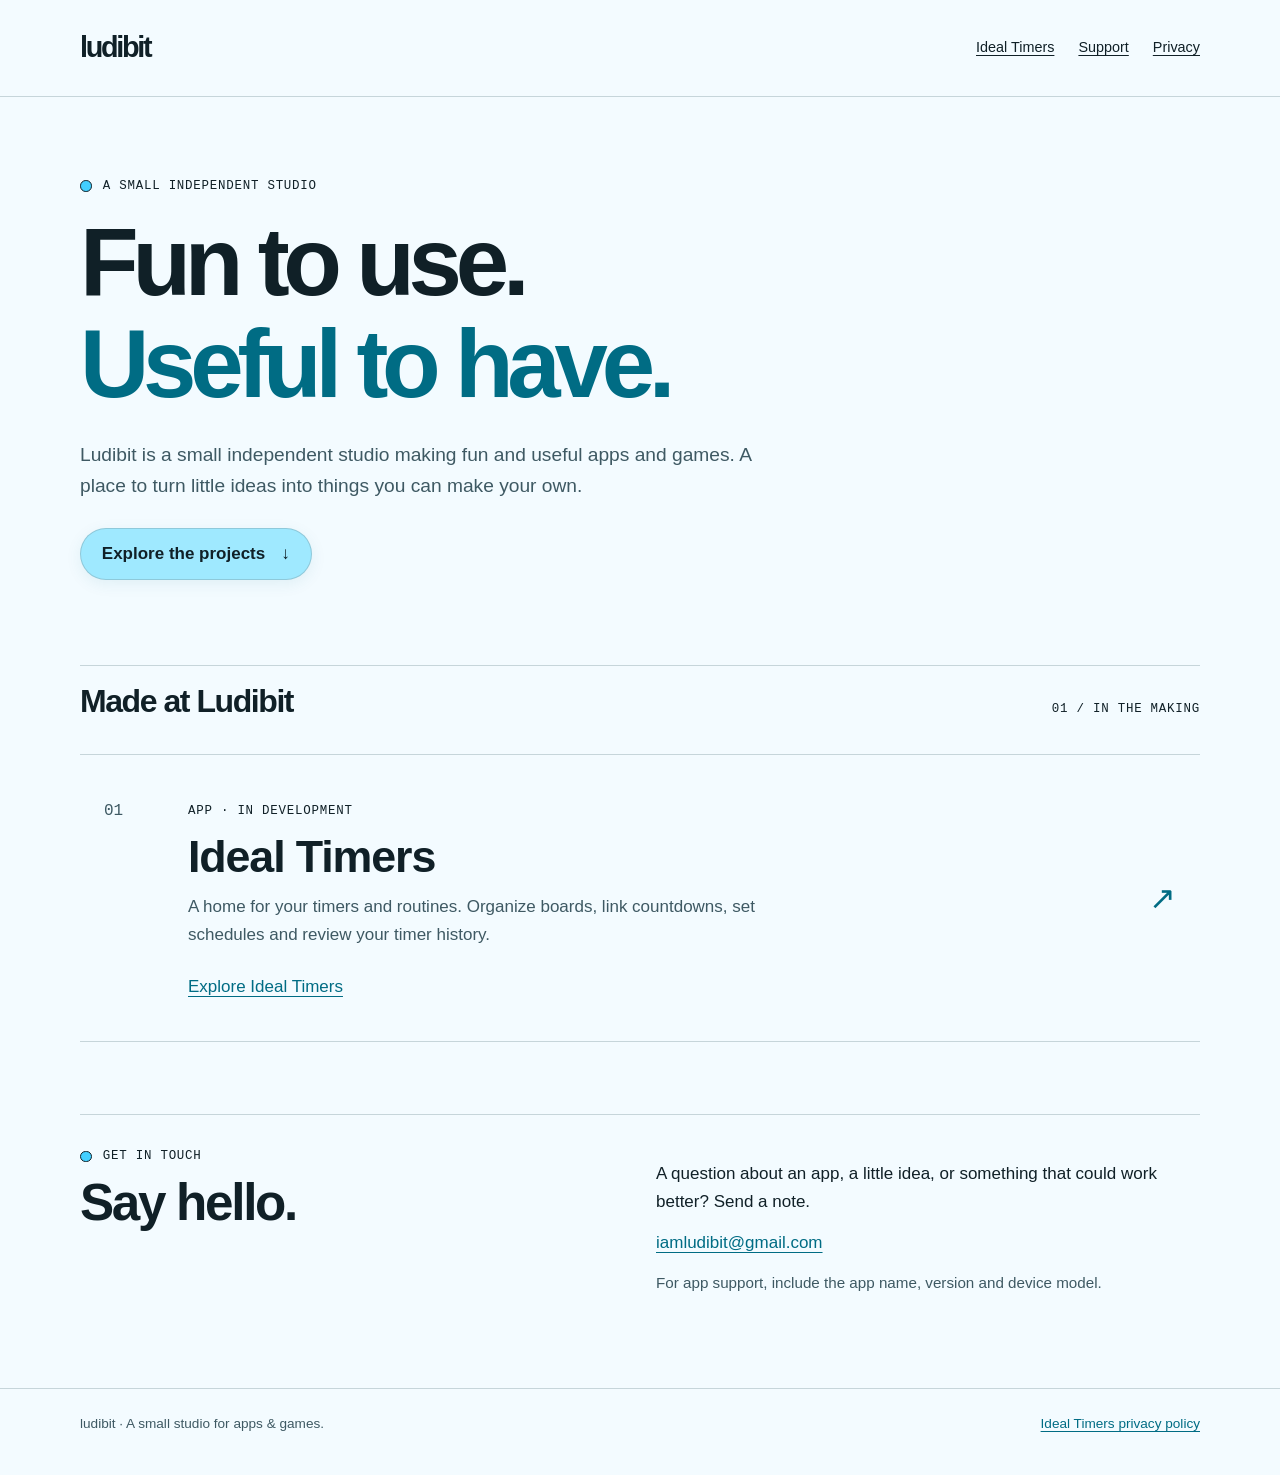
==== commit 774d849b: "docs(web): describe Ludibit without team wording" ====
--- a/index.html
+++ b/index.html
@@ -3,7 +3,7 @@
 <head>
   <meta charset="utf-8">
   <meta name="viewport" content="width=device-width,initial-scale=1">
-  <meta name="description" content="Ludibit is a small studio making fun and useful apps and games. Explore Ideal Timers, our first app in development.">
+  <meta name="description" content="Ludibit is a small independent studio making fun and useful apps and games. Explore Ideal Timers, its first app in development.">
   <title>Ludibit — Fun and useful apps &amp; games</title>
   <link rel="stylesheet" href="styles.css?v=64da4d299724">
 </head>
@@ -16,8 +16,8 @@
     <section class="studio-intro" aria-labelledby="intro-title">
       <div class="eyebrow">A small independent studio</div>
       <h1 id="intro-title">Fun to use.<br><em>Useful to have.</em></h1>
-      <p class="intro">We’re Ludibit, a small studio making fun and useful apps and games. A place to turn little ideas into things you can make your own.</p>
-      <a class="button" href="#projects">See what we’re making <span aria-hidden="true">↓</span></a>
+      <p class="intro">Ludibit is a small independent studio making fun and useful apps and games. A place to turn little ideas into things you can make your own.</p>
+      <a class="button" href="#projects">Explore the projects <span aria-hidden="true">↓</span></a>
     </section>
     <section id="projects" aria-labelledby="projects-title">
       <div class="section-head"><h2 id="projects-title">Made at Ludibit</h2><span class="caption">01 / In the making</span></div>
@@ -29,7 +29,7 @@
         </a></li>
       </ul>
     </section>
-    <section class="contact" id="support" aria-labelledby="contact-title"><div><div class="eyebrow">Get in touch</div><h2 id="contact-title">Say hello.</h2></div><div><p>A question about our apps, a little idea, or something that could work better? We’d like to hear it.</p><p><a href="mailto:iamludibit@gmail.com">iamludibit@gmail.com</a></p><p class="note">For app support, include the app name, version and device model.</p></div></section>
+    <section class="contact" id="support" aria-labelledby="contact-title"><div><div class="eyebrow">Get in touch</div><h2 id="contact-title">Say hello.</h2></div><div><p>A question about an app, a little idea, or something that could work better? Send a note.</p><p><a href="mailto:iamludibit@gmail.com">iamludibit@gmail.com</a></p><p class="note">For app support, include the app name, version and device model.</p></div></section>
   </main>
   <footer><div class="wrap footer-row"><span>ludibit · A small studio for apps &amp; games.</span><a href="/ideal_timers/privacy-policy/">Ideal Timers privacy policy</a></div></footer>
 </body>
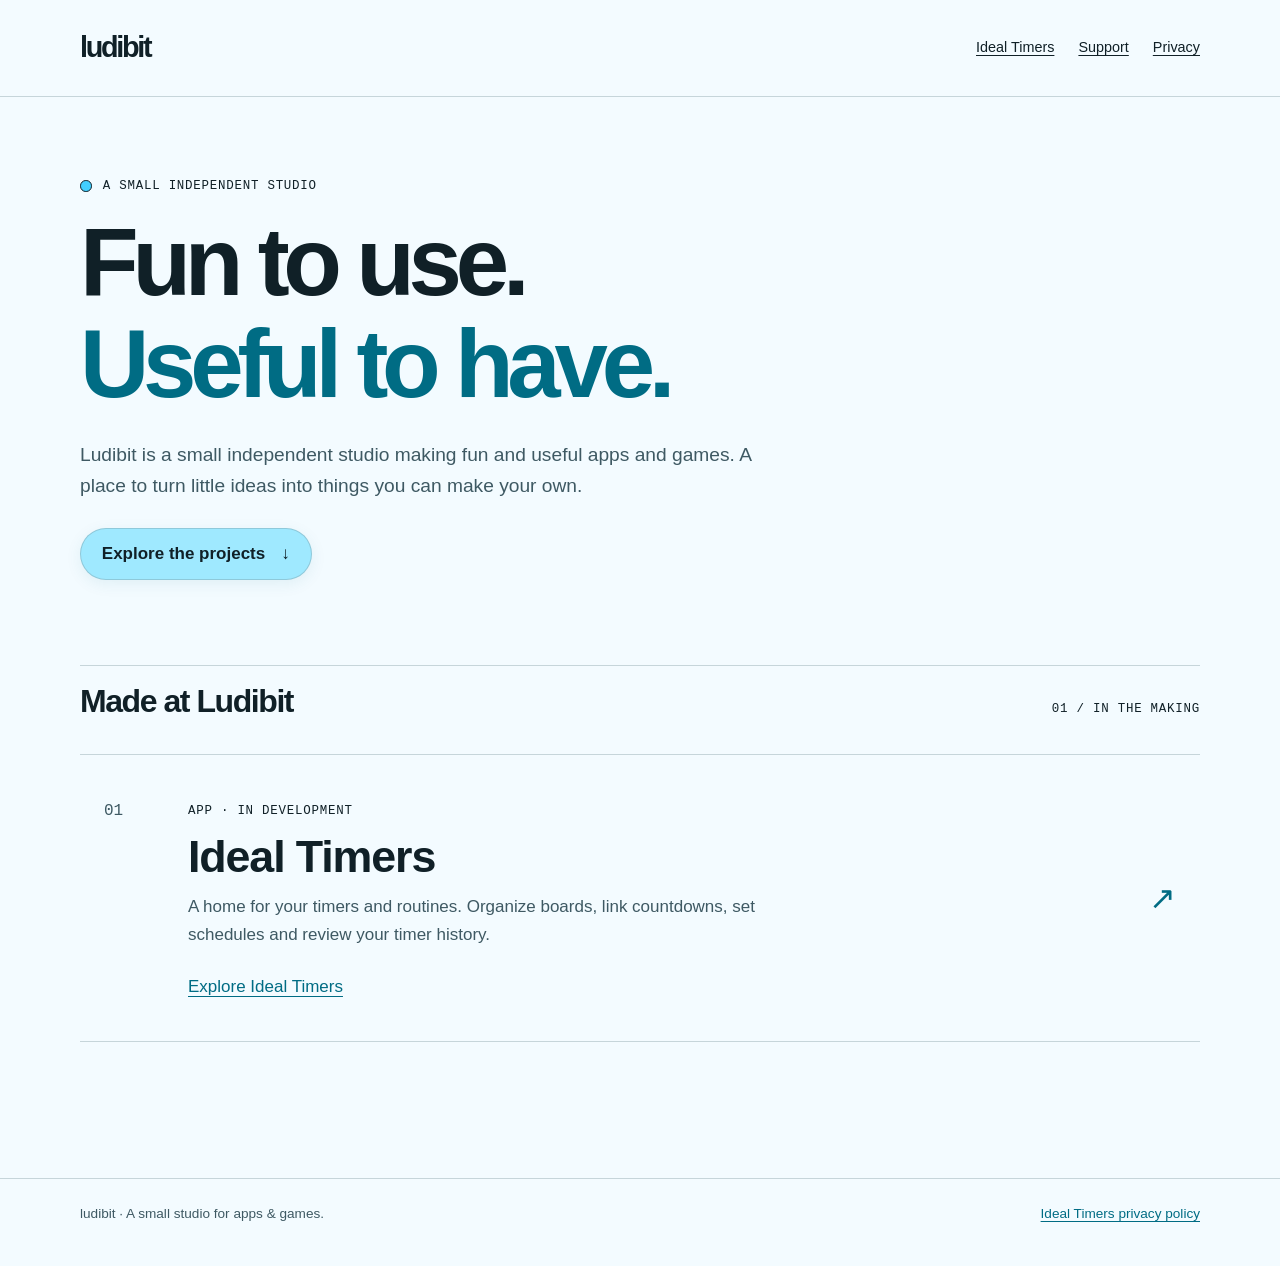
==== commit a36168a2: "feat(web): consolidate support on a header-linked page" ====
--- a/index.html
+++ b/index.html
@@ -5,12 +5,12 @@
   <meta name="viewport" content="width=device-width,initial-scale=1">
   <meta name="description" content="Ludibit is a small independent studio making fun and useful apps and games. Explore Ideal Timers, its first app in development.">
   <title>Ludibit — Fun and useful apps &amp; games</title>
-  <link rel="stylesheet" href="styles.css?v=64da4d299724">
+  <link rel="stylesheet" href="styles.css?v=d5ea6af3157f">
 </head>
 <body>
   <header><nav class="wrap" aria-label="Main navigation">
     <a class="brand" href="/" aria-current="page">ludibit</a>
-    <div class="links"><a href="/ideal_timers/">Ideal Timers</a><a href="/ideal_timers/#support">Support</a><a href="/ideal_timers/privacy-policy/">Privacy</a></div>
+    <div class="links"><a href="/ideal_timers/">Ideal Timers</a><a href="/support/">Support</a><a href="/ideal_timers/privacy-policy/">Privacy</a></div>
   </nav></header>
   <main class="wrap">
     <section class="studio-intro" aria-labelledby="intro-title">
@@ -29,7 +29,6 @@
         </a></li>
       </ul>
     </section>
-    <section class="contact" id="support" aria-labelledby="contact-title"><div><div class="eyebrow">Get in touch</div><h2 id="contact-title">Say hello.</h2></div><div><p>A question about an app, a little idea, or something that could work better? Send a note.</p><p><a href="mailto:iamludibit@gmail.com">iamludibit@gmail.com</a></p><p class="note">For app support, include the app name, version and device model.</p></div></section>
   </main>
   <footer><div class="wrap footer-row"><span>ludibit · A small studio for apps &amp; games.</span><a href="/ideal_timers/privacy-policy/">Ideal Timers privacy policy</a></div></footer>
 </body>
--- a/styles.css
+++ b/styles.css
@@ -2,6 +2,7 @@
 :root { color-scheme:light dark; --bg:#f3fbff; --card:#ffffff; --ink:#102027; --muted:#3e5963; --line:#6c879155; --accent:#006c84; --highlight:#42cfff; --button:#9fe9ff; --panel:#d7eef7; --counter:#d0e4ff; --counter-ink:#001c36; --grid:#006c8412; }
 * { box-sizing:border-box; }
 [hidden] { display:none !important; }
+.sr-only { position:absolute; width:1px; height:1px; padding:0; margin:-1px; overflow:hidden; clip-path:inset(50%); white-space:nowrap; border:0; }
 body { margin:0; background:var(--bg); color:var(--ink); font:17px/1.65 Roboto,Arial,sans-serif; }
 a { color:var(--accent); text-underline-offset:.22em; }
 a:hover { text-decoration-thickness:2px; }
@@ -49,9 +50,8 @@
 .footer-row { display:flex; flex-wrap:wrap; justify-content:space-between; gap:.5rem 2rem; }
 .note { color:var(--muted); font-size:.95rem; }
 /* The app tile: title and counter above a 68px liquid progress bar. */
-.app-hero { grid-template-columns:1fr; gap:2rem; }
-.app-hero h1 { font-size:clamp(3rem,7vw,5.5rem); }
-.app-hero h1 br { display:none; }
+.app-hero { grid-template-columns:minmax(0,.95fr) minmax(0,1.05fr); gap:2rem; }
+.app-hero h1 { font-size:clamp(3rem,5vw,4.5rem); }
 .app-hero .intro { max-width:46rem; }
 .demo { min-width:0; background:var(--bg); border:1px solid var(--line); border-radius:20px; padding:clamp(.8rem,2.5vw,1.8rem); }
 .demo-top { display:flex; justify-content:space-between; flex-wrap:wrap; gap:1rem; align-items:center; padding-bottom:1rem; border-bottom:1px solid var(--line); }
@@ -93,6 +93,9 @@
 .policy li { margin:.5em 0; }
 .policy ul { padding-left:1.4em; }
 .policy h2,.policy h3 { scroll-margin-top:24px; }
+@media(max-width:960px) {
+ .app-hero { grid-template-columns:1fr; }
+}
 @media(max-width:760px) {
  .hero { grid-template-columns:1fr; gap:2.5rem; padding-bottom:3.5rem; }
  .contact { grid-template-columns:1fr; }
